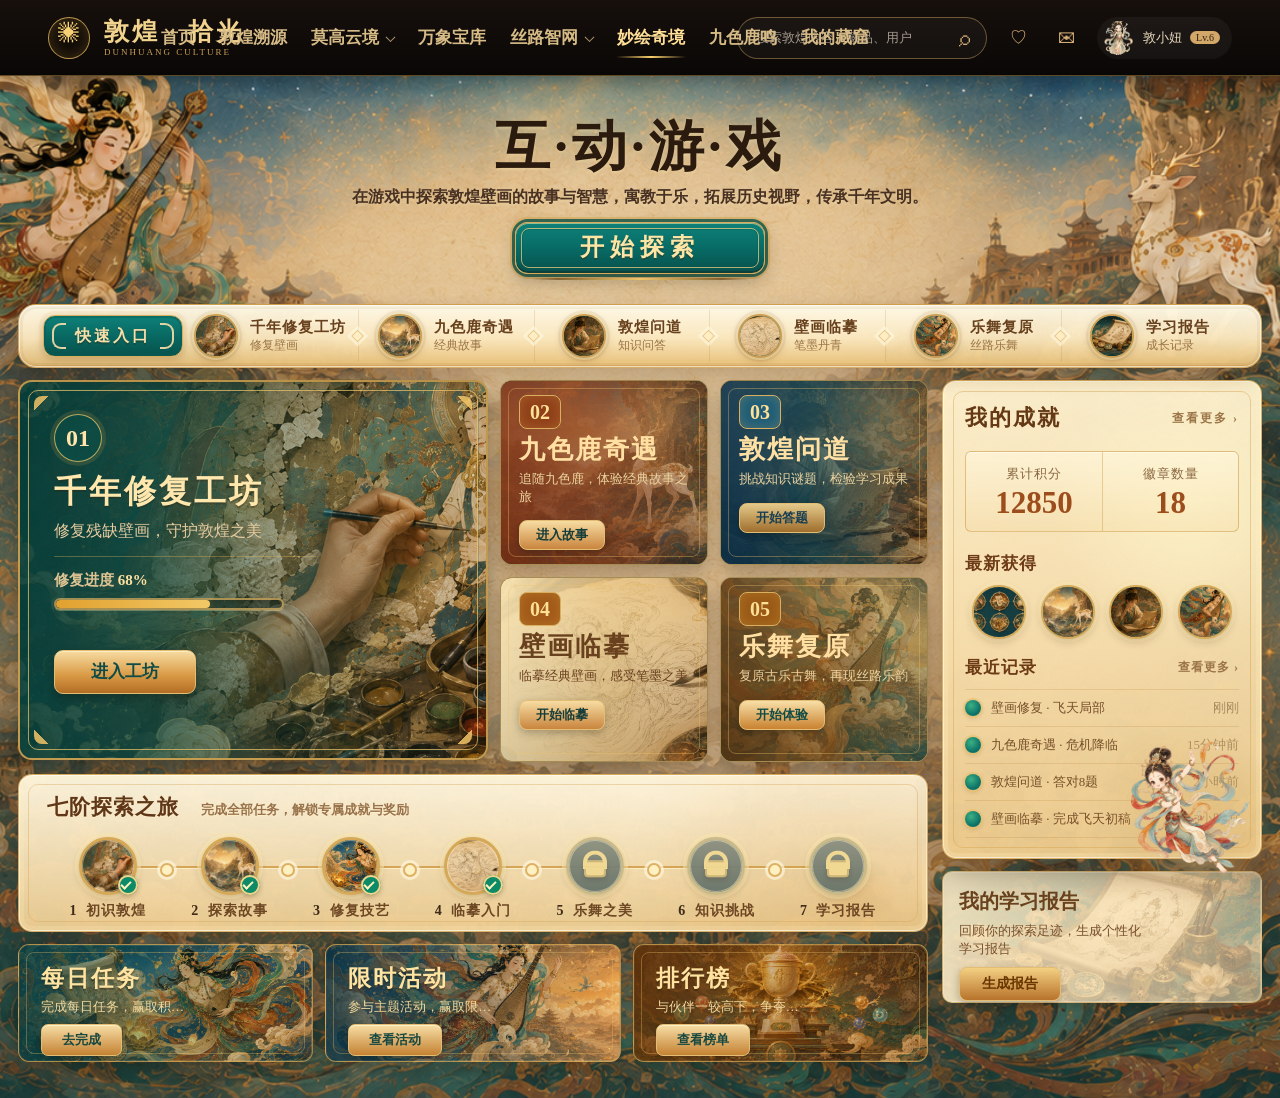
==== dunhuang_frontend/dunhuang_frontend/pages/game.html @ d0263dbf "首次提交" ====
<!DOCTYPE html>
<html lang="zh-CN">
<head>
  <meta charset="UTF-8" />
  <meta name="viewport" content="width=device-width, initial-scale=1.0" />
  <title>互动游戏</title>
  <link rel="stylesheet" href="../assets/css/style.css" />
 <link rel="stylesheet" href="../assets/css/ai-assistant.css" />
</head>
<body>
  <main class="page-shell">
    <header class="topbar">
      <div class="brand">
        <div class="logo-mark">光</div>
        <div>
          <div class="brand-cn">敦煌 · 拾光</div>
          <div class="brand-en">DUNHUANG CULTURE</div>
        </div>
      </div>
      <nav class="nav">
        <a href="../welcome.html?view=home">首页</a>
        <a href="./community.html">敦煌溯源</a>
        <span class="nav-item has-dropdown">
          <a href="./mogao1.html">莫高云境</a>
          <span class="nav-dropdown">
            <a href="./mogao1.html">云游洞窟</a>
            <a href="./mogao2.html">洞窟筛选</a>
          </span>
        </span>
        <a href="./treasure.html">万象宝库</a>
        <span class="nav-item has-dropdown">
          <a href="./knowledge1.html">丝路智网</a>
          <span class="nav-dropdown">
            <a href="./knowledge1.html">知识图谱</a>
            <a href="./knowledge2.html">智能检索</a>
          </span>
        </span>
        <a class="active" href="./game.html">妙绘奇境</a>
        <a href="./origin.html">九色鹿鸣</a>
        <a href="./profile.html">我的藏窟</a>
      </nav>
      <div class="top-actions">
        <div class="search">
          <input type="text" placeholder="搜索敦煌内容、藏品、用户" />
          <span>⌕</span>
        </div>
        <a class="user-mini" href="./profile.html" aria-label="进入我的藏窟">
          <img src="../assets/images/profile/lingxi-main.png" alt="用户头像">
          <span>敦小妞</span>
          <em>Lv.6</em>
        </a>
        <button class="round-btn" aria-label="搜索">⌕</button>
        <button class="round-btn" aria-label="通知">♢</button>
        <div class="avatar">拾</div>
        <span>敦小姐<br><em>Lv.6</em></span>
      </div>
    </header>

    <section class="hero">
      <div class="hero-shade"></div>
      <div class="hero-content">
        <h1>互·动·游·戏</h1>
        <p>在游戏中探索敦煌壁画的故事与智慧，寓教于乐，拓展历史视野，传承千年文明。</p>
        <button class="primary-cta">开始探索</button>
      </div>
    </section>

    <section class="quick-strip panel">
      <div class="quick-title">快速入口</div>
      <div class="quick-item"><span class="coin"><img src="../assets/images/game/module-restoration.png" alt=""></span><div><b>千年修复工坊</b><small>修复壁画</small></div></div>
      <div class="quick-item"><span class="coin"><img src="../assets/images/game/module-deer.png" alt=""></span><div><b>九色鹿奇遇</b><small>经典故事</small></div></div>
      <div class="quick-item"><span class="coin"><img src="../assets/images/game/module-quiz.png" alt=""></span><div><b>敦煌问道</b><small>知识问答</small></div></div>
      <div class="quick-item"><span class="coin"><img src="../assets/images/game/module-copy.png" alt=""></span><div><b>壁画临摹</b><small>笔墨丹青</small></div></div>
      <div class="quick-item"><span class="coin"><img src="../assets/images/game/module-music.png" alt=""></span><div><b>乐舞复原</b><small>丝路乐舞</small></div></div>
      <div class="quick-item"><span class="coin"><img src="../assets/images/game/module-report.png" alt=""></span><div><b>学习报告</b><small>成长记录</small></div></div>
    </section>

    <section class="content-grid">
      <div class="left-main">
        <article class="module-card big restoration" data-module="修复工坊">
          <div class="card-bg"><img src="../assets/images/game/module-restoration.png" alt="千年修复工坊"></div>
          <div class="card-overlay"></div>
          <div class="card-body">
            <div class="num">01</div>
            <h2>千年修复工坊</h2>
            <p class="subtitle">修复残缺壁画，守护敦煌之美</p>
            <div class="repair-progress">
              <span>修复进度 <strong>68%</strong></span>
              <i></i>
            </div>
            <button class="card-btn">进入工坊</button>
          </div>
        </article>

        <div class="middle-cards">
          <article class="module-card deer">
            <div class="card-bg"><img src="../assets/images/game/module-deer.png" alt="九色鹿奇遇"></div>
            <div class="card-overlay warm"></div>
            <div class="card-body compact">
              <div class="num small">02</div>
              <h2>九色鹿奇遇</h2>
              <p>追随九色鹿，体验经典故事之旅</p>
              <div class="story-points"></div>
              <button class="mini-btn">进入故事</button>
            </div>
          </article>

          <article class="module-card quiz">
            <div class="card-bg"><img src="../assets/images/game/module-quiz.png" alt="敦煌问道"></div>
            <div class="card-overlay teal"></div>
            <div class="card-body compact">
              <div class="num small">03</div>
              <h2>敦煌问道</h2>
              <p>挑战知识谜题，检验学习成果</p>
              <button class="mini-btn">开始答题</button>
            </div>
          </article>

          <article class="module-card copy">
            <div class="card-bg"><img src="../assets/images/game/module-copy.png" alt="壁画临摹"></div>
            <div class="card-overlay light"></div>
            <div class="card-body compact dark-text">
              <div class="num small">04</div>
              <h2>壁画临摹</h2>
              <p>临摹经典壁画，感受笔墨之美</p>
              <button class="mini-btn">开始临摹</button>
            </div>
          </article>

          <article class="module-card music">
            <div class="card-bg"><img src="../assets/images/game/module-music.png" alt="乐舞复原"></div>
            <div class="card-overlay teal"></div>
            <div class="card-body compact">
              <div class="num small">05</div>
              <h2>乐舞复原</h2>
              <p>复原古乐古舞，再现丝路乐韵</p>
              <button class="mini-btn">开始体验</button>
            </div>
          </article>
        </div>

        <section class="journey panel">
          <div class="journey-title">七阶探索之旅 <span>完成全部任务，解锁专属成就与奖励</span></div>
          <div class="steps">
            <div class="step done"><span>1</span><b>初识敦煌</b></div>
            <div class="step done"><span>2</span><b>探索故事</b></div>
            <div class="step done"><span>3</span><b>修复技艺</b></div>
            <div class="step done"><span>4</span><b>临摹入门</b></div>
            <div class="step locked"><span>5</span><b>乐舞之美</b></div>
            <div class="step locked"><span>6</span><b>知识挑战</b></div>
            <div class="step locked"><span>7</span><b>学习报告</b></div>
          </div>
        </section>

        <section class="bottom-row">
          <div class="small-banner panel daily">
            <div><h3>每日任务</h3><p>完成每日任务，赢取积分与奖励</p><button>去完成</button></div>
          </div>
          <div class="small-banner panel event">
            <div><h3>限时活动</h3><p>参与主题活动，赢取限定徽章</p><button>查看活动</button></div>
          </div>
          <div class="small-banner panel rank">
            <div><h3>排行榜</h3><p>与伙伴一较高下，争夺荣誉排名</p><button>查看榜单</button></div>
          </div>
        </section>
      </div>

      <aside class="right-sidebar">
        <section class="side-card panel achievements">
          <div class="side-title">我的成就 <a>查看更多 ›</a></div>
          <div class="score-grid"><div><span>累计积分</span><b>12850</b></div><div><span>徽章数量</span><b>18</b></div></div>
          <h4>最新获得</h4>
          <div class="badges">
            <span><img src="../assets/images/game/badges.png" alt="徽章"></span>
            <span><img src="../assets/images/game/module-deer.png" alt="徽章"></span>
            <span><img src="../assets/images/game/module-quiz.png" alt="徽章"></span>
            <span><img src="../assets/images/game/module-music.png" alt="徽章"></span>
          </div>
          <h4>最近记录 <a>查看更多 ›</a></h4>
          <ul class="record-list">
            <li><span>壁画修复 · 飞天局部</span><em>刚刚</em></li>
            <li><span>九色鹿奇遇 · 危机降临</span><em>15分钟前</em></li>
            <li><span>敦煌问道 · 答对8题</span><em>2小时前</em></li>
            <li><span>壁画临摹 · 完成飞天初稿</span><em>3小时前</em></li>
          </ul>
        </section>

        <section class="side-card panel report">
          <h3>我的学习报告</h3>
          <p>回顾你的探索足迹，生成个性化学习报告</p>
          <button>生成报告</button>
        </section>
      </aside>
    </section>
  </main>
  <script src="../assets/js/main.js"></script>
  <script src="../assets/js/ai-assistant.js"></script>
</body>
</html>
---- dunhuang_frontend/dunhuang_frontend/assets/css/style.css ----
*{box-sizing:border-box}
html,body{margin:0;min-height:100%;font-family:"STKaiti","KaiTi","Songti SC","Microsoft YaHei",serif;color:#f6dfb5;background:#102726 url('../images/game/bg-main.png') center top/cover no-repeat}
body{overflow-x:hidden}
.page-shell{width:100%;min-height:100vh;background:linear-gradient(rgba(3,12,13,.03),rgba(3,12,13,.12));padding-bottom:18px}
.topbar{height:56px;background:linear-gradient(180deg,#17100c,#090706);display:flex;align-items:center;padding:0 clamp(22px,3vw,48px);border-bottom:1px solid rgba(214,165,76,.38);position:relative;z-index:5;box-shadow:0 5px 18px rgba(0,0,0,.32)}
.brand{width:245px;display:flex;align-items:center;gap:12px;min-width:0}
.logo-mark{width:40px;height:40px;border:2px solid #d9ae5b;border-radius:50%;display:grid;place-items:center;color:#f7cf75;font-size:20px;box-shadow:0 0 18px rgba(220,159,64,.25) inset;flex:0 0 auto}
.brand-cn{font-size:22px;letter-spacing:3px;font-weight:800;color:#f2d38e;line-height:1;white-space:nowrap}
.brand-en{font-size:9px;letter-spacing:2px;color:#c99f58;margin-top:4px;white-space:nowrap}
.nav{flex:1;display:flex;justify-content:center;gap:clamp(16px,2.1vw,38px);height:100%;align-items:center;min-width:0}
.nav a{position:relative;color:#d6bb86;text-decoration:none;font-size:16px;letter-spacing:2px;font-weight:700;white-space:nowrap}
.nav a.active{color:#ffe096}
.nav a.active::after{content:"";position:absolute;left:50%;bottom:-19px;transform:translateX(-50%);width:70px;height:2px;background:linear-gradient(90deg,transparent,#f9cf6c,transparent);box-shadow:0 0 12px #d69631}
.nav a.active::before{content:"";position:absolute;left:50%;bottom:-26px;width:9px;height:9px;border:1px solid #efc96f;background:#d69a3d;transform:translateX(-50%) rotate(45deg);box-shadow:0 0 10px rgba(214,150,49,.55)}
.nav-item{position:relative;display:inline-flex;align-items:center;height:100%}
.nav-item.has-dropdown>a{padding-right:14px}
.nav-item.has-dropdown::after{content:"";position:absolute;right:0;top:50%;width:6px;height:6px;border-right:1px solid currentColor;border-bottom:1px solid currentColor;color:#d6bb86;transform:translateY(-62%) rotate(45deg);opacity:.78;transition:transform .22s ease,color .22s ease}
.nav-item.has-dropdown:hover::after,.nav-item.has-dropdown:focus-within::after{color:#ffe096;transform:translateY(-36%) rotate(225deg)}
.nav-dropdown{position:absolute;left:50%;top:calc(100% - 6px);z-index:80;width:168px;padding:8px;display:grid;gap:2px;background:linear-gradient(180deg,rgba(27,19,12,.98),rgba(10,7,5,.98));border:1px solid rgba(214,165,76,.62);border-radius:10px;box-shadow:0 16px 28px rgba(0,0,0,.35),0 0 0 1px rgba(255,224,150,.12) inset;opacity:0;visibility:hidden;transform:translate(-50%,8px);transition:opacity .2s ease,visibility .2s ease,transform .2s ease}
.nav-dropdown::before{content:"";position:absolute;left:50%;top:-6px;width:10px;height:10px;background:#1b130c;border-left:1px solid rgba(214,165,76,.62);border-top:1px solid rgba(214,165,76,.62);transform:translateX(-50%) rotate(45deg)}
.has-dropdown:hover .nav-dropdown,.has-dropdown:focus-within .nav-dropdown{opacity:1;visibility:visible;transform:translate(-50%,0)}
.nav .nav-dropdown a{height:38px;padding:0 12px;display:flex;align-items:center;justify-content:center;border-radius:7px;color:#d6bb86;font-size:14px;letter-spacing:1px}
.nav .nav-dropdown a::before,.nav .nav-dropdown a::after{display:none}
.nav .nav-dropdown a:hover,.nav .nav-dropdown a:focus-visible{color:#ffe096;background:rgba(214,165,76,.16)}
.user-tools{width:230px;display:flex;justify-content:flex-end;align-items:center;gap:12px;color:#eed499;font-size:13px;min-width:0}
.round-btn{width:36px;height:36px;border-radius:50%;border:1px solid rgba(230,184,93,.45);background:#100c08;color:#f4d68a;font-size:20px;line-height:1;cursor:pointer}
.avatar{width:40px;height:40px;border-radius:50%;border:2px solid #dfb15f;background:#ead3aa;color:#8a481d;display:grid;place-items:center;font-weight:900;flex:0 0 auto}
.user-tools em{font-style:normal;color:#f7c963;font-size:12px}
.topbar{height:76px;padding:0 48px;background:linear-gradient(180deg,#17100c,#090706);border-bottom:1px solid rgba(214,165,76,.38);backdrop-filter:blur(14px);box-shadow:0 5px 18px rgba(0,0,0,.32);position:sticky;top:0;z-index:20}
.brand{width:auto;min-width:220px;gap:14px}
.logo-mark{width:42px;height:42px;border:1px solid rgba(217,174,91,.86);border-radius:50%;color:#f7cf75;background:rgba(12,9,6,.72);font-size:0;box-shadow:0 0 18px rgba(220,159,64,.25) inset}
.logo-mark::before{content:"✺";font-size:22px}
.brand-cn{font-size:25px;letter-spacing:3px;font-weight:800;color:#f2d38e;line-height:1.1}
.brand-en{font-size:9px;color:#c99f58;letter-spacing:2px;margin-top:2px}
.nav{height:76px;gap:36px;color:#d6bb86}
.nav a{padding:28px 0;color:#d6bb86;font-size:17px;letter-spacing:0;font-weight:700}
.nav a.active{color:#ffe096}
.nav a::after{content:"";position:absolute;left:50%;bottom:19px;width:0;height:2px;background:linear-gradient(90deg,transparent,#f9cf6c,transparent);transform:translateX(-50%);transition:.25s;box-shadow:none}
.nav a:hover::after{width:80%}
.nav a.active::after{bottom:19px;width:70px;height:2px;background:linear-gradient(90deg,transparent,#f9cf6c,transparent);box-shadow:none}
.nav a.active::before{display:none}
.nav-item.has-dropdown>a{padding-right:15px}
.nav-item.has-dropdown::after{right:0;color:#d6bb86;border-right:1px solid currentColor;border-bottom:1px solid currentColor}
.nav-item.has-dropdown:hover::after,.nav-item.has-dropdown:focus-within::after{color:#ffe096}
.nav-dropdown{top:calc(100% - 7px);background:linear-gradient(180deg,rgba(27,19,12,.98),rgba(10,7,5,.98));border:1px solid rgba(214,165,76,.62);border-radius:8px;box-shadow:0 16px 28px rgba(0,0,0,.35),0 0 0 1px rgba(255,224,150,.12) inset}
.nav-dropdown::before{background:#1b130c;border-left:1px solid rgba(214,165,76,.62);border-top:1px solid rgba(214,165,76,.62)}
.nav .nav-dropdown a{height:38px;color:#d6bb86;font-size:16px;border-radius:6px}
.nav .nav-dropdown a:hover,.nav .nav-dropdown a:focus-visible{color:#ffe096;background:rgba(214,165,76,.16)}
.top-actions{width:auto;display:flex;align-items:center;gap:14px}
.top-actions .search{order:1;width:250px;height:42px;border:1px solid rgba(212,169,103,.45);background:rgba(255,255,255,.035);border-radius:999px;display:flex;align-items:center;padding:0 16px;color:#d5ad76}
.top-actions .search input{flex:1;min-width:0;border:0;outline:0;background:transparent;font-size:13px;color:#f7ead7}
.top-actions .search input::placeholder{color:rgba(247,234,215,.62)}
.top-actions .search span{font-size:22px}
.top-actions .round-btn{order:2;width:34px;height:34px;border:0;border-radius:50%;background:transparent;color:#d5ad76;font-size:0}
.top-actions .round-btn::before{font-size:17px;line-height:1}
.top-actions .round-btn:nth-of-type(1)::before{content:"♡"}
.top-actions .round-btn:nth-of-type(2)::before{content:"✉"}
.top-actions .round-btn:hover{background:rgba(214,165,76,.14)}
.top-actions .user-mini{order:3;height:42px;padding:4px 12px 4px 4px;display:flex;align-items:center;gap:8px;border-radius:999px;background:rgba(255,255,255,.045);color:#ead9bd;text-decoration:none}
.top-actions .user-mini img{width:34px;height:34px;border-radius:50%;object-fit:cover}
.top-actions .user-mini span{font-size:13px}
.top-actions .user-mini em{font-style:normal;font-size:10px;color:#2d2115;background:#d2a768;border-radius:999px;padding:1px 6px}
.top-actions>.avatar,.top-actions>span{display:none}
.hero{height:238px;background:transparent;position:relative;display:flex;align-items:center;justify-content:center;text-align:center;overflow:hidden}
.hero::after{display:none}
.hero-content{position:relative;z-index:1;margin-top:2px;text-shadow:0 2px 3px rgba(250,232,175,.35);padding:0 20px}
.hero h1{margin:0;color:#2b1b0e;font-size:clamp(46px,4.3vw,68px);letter-spacing:4px;font-weight:900;line-height:1.05;white-space:nowrap}
.hero p{margin:10px auto 14px;color:#483123;font-size:16px;font-weight:700;max-width:760px;line-height:1.45}
.primary-cta{position:relative;height:52px;min-width:250px;padding:0 58px 2px;border-radius:13px;border:1px solid #d8aa55;background:linear-gradient(180deg,#0e8179 0%,#086c66 48%,#07504c 100%);color:#ffe5a5;font-size:24px;font-family:inherit;font-weight:900;letter-spacing:6px;box-shadow:0 8px 18px rgba(35,31,16,.28),0 0 0 3px rgba(7,82,77,.78),0 0 0 5px rgba(216,170,85,.55),inset 0 1px 0 rgba(255,239,176,.55),inset 0 -2px 0 rgba(18,55,45,.65);cursor:pointer;text-shadow:0 2px 0 rgba(67,37,10,.32)}
.primary-cta::before{content:"";position:absolute;inset:5px;border:1px solid rgba(244,210,126,.72);border-radius:8px;pointer-events:none;box-shadow:inset 0 0 0 1px rgba(5,83,78,.35)}
.primary-cta::after{content:"";position:absolute;left:16px;right:16px;bottom:-7px;height:2px;background:linear-gradient(90deg,transparent,rgba(108,70,19,.7) 12%,#f0c66b 50%,rgba(108,70,19,.7) 88%,transparent);pointer-events:none}
.primary-cta span{display:inline-grid;place-items:center;width:18px;height:18px;margin-left:12px;border:1px solid rgba(114,82,28,.38);border-radius:3px;background:linear-gradient(135deg,#fff0bd,#e2b960);color:#0a6963;font-size:10px;letter-spacing:0;line-height:1;transform:rotate(45deg) translateY(-1px);box-shadow:0 1px 0 rgba(255,248,210,.75) inset,0 1px 4px rgba(47,24,4,.28);text-shadow:none}
.primary-cta span::before{content:"";width:6px;height:6px;border-radius:50%;background:#0b6d67;display:block}
.panel{border:1px solid rgba(218,175,96,.65);background:linear-gradient(180deg,rgba(255,239,203,.94),rgba(243,214,159,.91));box-shadow:0 5px 18px rgba(36,18,3,.28),0 0 0 1px rgba(255,255,255,.26) inset}
.quick-strip{width:min(1560px,calc(100% - 92px));margin:-10px auto 12px;height:64px;border-radius:18px;display:flex;align-items:center;padding:0 24px;position:relative;z-index:3;isolation:isolate;color:#7b4c23;background:linear-gradient(180deg,rgba(255,250,233,.97) 0%,rgba(250,231,190,.96) 54%,rgba(231,190,116,.95) 100%);border:1px solid rgba(202,150,64,.76);box-shadow:0 8px 20px rgba(45,24,4,.22),0 0 0 1px rgba(255,255,255,.58) inset,0 0 0 4px rgba(97,54,13,.06) inset,inset 0 2px 0 rgba(255,252,235,.9),inset 0 -2px 0 rgba(176,112,39,.18)}
.quick-strip::before,.quick-strip::after{display:none}
.quick-title{position:relative;width:140px;height:42px;border-radius:12px;display:grid;place-items:center;background:linear-gradient(180deg,#0e8179 0%,#086861 52%,#07524d 100%);border:1px solid #d8ae5c;color:#f8dfaa;font-size:16px;font-weight:900;letter-spacing:3px;flex:0 0 auto;box-shadow:0 0 0 2px rgba(11,92,86,.45) inset,0 0 0 4px rgba(216,174,92,.12),0 3px 8px rgba(82,47,9,.22);text-shadow:0 2px 0 rgba(61,35,7,.3)}
.quick-title::before,.quick-title::after{content:"";position:absolute;top:7px;bottom:7px;width:12px;border-color:#d8ae5c;opacity:.9}
.quick-title::before{left:8px;border-left:2px solid;border-top:2px solid;border-bottom:2px solid;border-radius:9px 0 0 9px}
.quick-title::after{right:8px;border-right:2px solid;border-top:2px solid;border-bottom:2px solid;border-radius:0 9px 9px 0}
.quick-item{flex:1;height:52px;display:flex;align-items:center;gap:12px;justify-content:center;border-right:1px solid rgba(177,119,47,.18);position:relative;min-width:0}
.quick-item::after{content:"";position:absolute;right:-4px;top:50%;width:7px;height:7px;border:1px solid rgba(206,151,61,.45);transform:translateY(-50%) rotate(45deg);background:rgba(255,239,198,.92);box-shadow:0 0 0 3px rgba(255,249,226,.55)}
.quick-item:last-child{border-right:none}
.quick-item:last-child::after{display:none}
.quick-item b{font-size:15px;color:#68411e;display:block;white-space:nowrap;letter-spacing:1px}
.quick-item small{font-size:12px;color:#9a7445;display:block;white-space:nowrap}
.coin{width:44px;height:44px;border-radius:50%;overflow:hidden;border:2px solid #c99d54;background:#0b544e;box-shadow:0 2px 8px rgba(96,55,12,.25),0 0 0 2px rgba(255,239,188,.55),0 0 0 4px rgba(130,77,24,.08);flex:0 0 auto}
.coin img{width:100%;height:100%;object-fit:cover}
.content-grid{width:min(1560px,calc(100% - 92px));margin:0 auto 18px;display:grid;grid-template-columns:minmax(0,1fr) 350px;gap:14px}
.left-main{display:grid;grid-template-columns:560px minmax(0,1fr);gap:12px;align-content:start}
.module-card{position:relative;border-radius:10px;overflow:hidden;border:1px solid rgba(218,175,96,.8);box-shadow:0 6px 20px rgba(7,19,17,.45),0 0 0 1px rgba(255,255,255,.16) inset;background:#132d2f;min-height:0}
.middle-cards .module-card{border-radius:12px;border-color:rgba(218,175,96,.74);box-shadow:0 8px 18px rgba(29,15,4,.28),0 0 0 1px rgba(255,237,176,.24) inset}
.middle-cards .module-card::before{content:"";position:absolute;inset:7px;border:1px solid rgba(238,194,104,.36);border-radius:8px;pointer-events:none;z-index:3}
.middle-cards .module-card::after{content:"";position:absolute;inset:0;background:radial-gradient(circle at 82% 18%,rgba(255,222,141,.2),transparent 28%),linear-gradient(180deg,rgba(255,244,200,.08),rgba(0,0,0,.12));pointer-events:none;z-index:1}
.module-card.big{height:380px}
.module-card.big.restoration{border:2px solid rgba(216,169,83,.9);border-radius:14px;box-shadow:0 10px 24px rgba(7,19,17,.42),0 0 0 1px rgba(255,238,177,.38) inset,inset 0 0 0 5px rgba(6,79,74,.18)}
.module-card.big.restoration::before{content:"";position:absolute;inset:8px;border:1px solid rgba(239,195,105,.72);border-radius:10px;pointer-events:none;z-index:3;box-shadow:0 0 0 1px rgba(18,91,84,.22)}
.module-card.big.restoration::after{content:"";position:absolute;inset:14px;border-radius:8px;pointer-events:none;z-index:3;background:linear-gradient(135deg,rgba(241,196,103,.85) 0 10px,transparent 10px) left top/32px 32px no-repeat,linear-gradient(225deg,rgba(241,196,103,.85) 0 10px,transparent 10px) right top/32px 32px no-repeat,linear-gradient(45deg,rgba(241,196,103,.85) 0 10px,transparent 10px) left bottom/32px 32px no-repeat,linear-gradient(315deg,rgba(241,196,103,.85) 0 10px,transparent 10px) right bottom/32px 32px no-repeat}
.card-bg,.card-bg img{position:absolute;inset:0;width:100%;height:100%}
.card-bg img{object-fit:cover}
.card-overlay{position:absolute;inset:0;background:linear-gradient(90deg,rgba(7,57,54,.88) 0%,rgba(7,57,54,.74) 35%,rgba(7,57,54,.28) 72%,rgba(0,0,0,.05) 100%)}
.restoration .card-overlay{background:linear-gradient(90deg,rgba(5,62,58,.9) 0%,rgba(6,71,66,.74) 28%,rgba(9,63,59,.34) 56%,rgba(13,38,30,.08) 100%)}
.card-overlay.warm{background:linear-gradient(90deg,rgba(133,52,22,.92),rgba(138,59,26,.72),rgba(64,27,15,.26))}
.card-overlay.teal{background:linear-gradient(90deg,rgba(7,68,66,.93),rgba(6,72,73,.68),rgba(21,26,22,.18))}
.card-overlay.light{background:linear-gradient(90deg,rgba(244,223,178,.86),rgba(235,205,151,.72),rgba(170,112,56,.08))}
.quiz .card-overlay{background:linear-gradient(90deg,rgba(12,53,82,.94) 0%,rgba(17,73,91,.76) 45%,rgba(43,52,65,.22) 100%)}
.music .card-overlay{background:linear-gradient(90deg,rgba(93,57,18,.88) 0%,rgba(129,87,31,.62) 42%,rgba(18,85,82,.3) 100%)}
.copy .card-overlay{background:linear-gradient(90deg,rgba(252,232,184,.92),rgba(236,202,139,.74),rgba(139,84,35,.12))}
.card-body{position:relative;z-index:2;padding:22px;color:#ffe0a2}
.middle-cards .card-body{z-index:4}
.restoration .card-body{padding:32px 34px;z-index:4;width:48%;min-width:330px}
.num{font-size:25px;color:#ffe096;border:1px solid #d8af61;width:50px;height:38px;display:grid;place-items:center;background:#075a55;border-radius:8px;box-shadow:0 0 12px rgba(226,183,86,.25) inset;font-weight:900}
.restoration .num{width:48px;height:48px;border-radius:50%;background:rgba(9,87,80,.38);border:1px solid rgba(229,190,99,.82);font-size:24px;color:#ffe5a9;box-shadow:0 0 0 2px rgba(7,78,72,.5) inset,0 0 0 4px rgba(225,176,78,.14)}
.num.small{font-size:20px;width:42px;height:34px;background:#904019}
.quiz .num.small{background:#1f5d78}
.music .num.small{background:#9a5a16}
.copy .num.small{background:#a25a18}
.card-body h2{margin:7px 0 2px;font-size:32px;letter-spacing:2px}
.restoration .card-body h2{font-size:32px;margin:8px 0 6px;color:#ffe7ad;text-shadow:0 2px 0 rgba(49,31,7,.28);letter-spacing:3px}
.card-body .subtitle,.card-body p{margin:0 0 12px;color:#ecd39e;font-size:15px;line-height:1.35}
.restoration .subtitle{font-size:16px;color:#e8cca0;border-bottom:1px solid rgba(227,182,91,.35);padding-bottom:14px;margin-bottom:14px}
.card-body ul{list-style:none;margin:0 0 16px;padding:0;display:grid;gap:6px}
.card-body li{font-size:14px;color:#efd9a8}
.card-body li::before{content:"";display:inline-block;width:6px;height:6px;border-radius:50%;background:#e3bd62;margin-right:8px;vertical-align:middle}
.repair-progress{width:230px;margin:0 0 40px;color:#dec392;font-size:15px;font-weight:700}
.repair-progress span{display:block;margin-bottom:8px}
.repair-progress strong{color:#ffe2a0}
.repair-progress i{display:block;height:12px;border-radius:999px;border:2px solid rgba(218,175,96,.72);background:rgba(21,45,37,.48);box-shadow:0 2px 5px rgba(24,12,3,.3) inset,0 1px 0 rgba(255,238,177,.32);overflow:hidden}
.repair-progress i::before{content:"";display:block;width:68%;height:100%;border-radius:999px;background:linear-gradient(90deg,#e1a12f,#f2c866);box-shadow:0 0 10px rgba(242,194,82,.35)}
.card-btn,.mini-btn,.bottom-row button,.report button{border:1px solid #e2bd73;background:linear-gradient(180deg,#f3d083,#b8732b);color:#173d39;border-radius:8px;padding:8px 24px;font-family:inherit;font-weight:900;font-size:16px;box-shadow:0 3px 8px rgba(0,0,0,.25);cursor:pointer}
.restoration .card-btn{min-width:142px;height:44px;border-radius:9px;background:linear-gradient(180deg,#f7dca2,#d99a45 58%,#b36d25);color:#104c47;font-size:17px;box-shadow:0 4px 10px rgba(23,11,2,.28),inset 0 1px 0 rgba(255,245,206,.7)}
.middle-cards{display:grid;grid-template-columns:1fr 1fr;gap:12px}
.middle-cards .module-card{height:185px}
.card-body.compact{padding:14px 18px}
.compact h2{font-size:26px;margin:3px 0}
.compact p{font-size:13px;margin-bottom:8px}
.story-points{display:flex;gap:6px;flex-wrap:wrap}
.story-points span{font-size:11px;background:rgba(249,215,143,.2);border:1px solid rgba(235,193,100,.55);border-radius:20px;padding:4px 7px;color:#ffe1a4}
.question{font-size:12px;color:#f4d18a;background:rgba(0,0,0,.24);border:1px solid rgba(238,194,104,.18);border-radius:6px;padding:4px 7px;margin-bottom:4px}
.answers{display:grid;grid-template-columns:1fr 1fr;gap:4px}
.answers span{font-size:11px;background:rgba(255,234,183,.14);border-radius:5px;padding:3px 6px;color:#f7deb0;overflow:hidden;text-overflow:ellipsis;white-space:nowrap}
.dark-text h2,.dark-text p{color:#6a411e}
.mini-btn{padding:5px 16px;font-size:13px;margin-top:7px;background:linear-gradient(180deg,#f7dca2,#c9853e)}
.quiz .mini-btn{background:linear-gradient(180deg,#e4c98a,#9f6e2d);color:#173f51}
.music .mini-btn{background:linear-gradient(180deg,#f8dfa7,#c98230);color:#124c45}
.journey{grid-column:1/3;height:158px;border-radius:14px;padding:18px 28px 18px;color:#6b421e;position:relative;overflow:hidden;background:radial-gradient(circle at 92% 82%,rgba(211,148,63,.18),transparent 28%),linear-gradient(180deg,rgba(255,247,224,.96),rgba(240,207,147,.94));border:1px solid rgba(211,160,76,.78);box-shadow:0 9px 22px rgba(48,24,4,.24),0 0 0 1px rgba(255,255,255,.55) inset,inset 0 0 0 5px rgba(255,239,191,.2)}
.journey::before{content:"";position:absolute;inset:9px;border:1px solid rgba(211,158,73,.36);border-radius:10px;pointer-events:none}
.journey::after{content:"";position:absolute;right:18px;bottom:10px;width:104px;height:54px;border-radius:50%;background:radial-gradient(circle,rgba(194,126,45,.12),transparent 70%);pointer-events:none}
.journey-title{position:relative;z-index:2;font-size:21px;font-weight:900;margin-bottom:12px;color:#5f3617;letter-spacing:1px;text-shadow:0 1px 0 rgba(255,240,200,.8)}
.journey-title span{font-size:13px;font-weight:600;color:#98724c;margin-left:16px;letter-spacing:0}
.steps{position:relative;z-index:2;display:flex;align-items:flex-start;gap:0;counter-reset:journey-step;padding-top:4px}
.steps::before{content:"";position:absolute;left:6.5%;right:6.5%;top:33px;height:2px;background:linear-gradient(90deg,transparent,rgba(203,145,55,.72) 5%,rgba(203,145,55,.72) 95%,transparent);box-shadow:0 1px 0 rgba(255,243,203,.75)}
.step{flex:1;position:relative;text-align:center;color:#75502c;min-width:0;counter-increment:journey-step}
.step:not(:last-child)::after{content:"";position:absolute;top:26px;right:-5px;width:10px;height:10px;border-radius:50%;border:2px solid rgba(209,151,61,.72);background:#fff0c2;box-shadow:0 0 0 3px rgba(255,247,220,.7)}
.step span{position:relative;width:58px;height:58px;border-radius:50%;display:grid;place-items:center;margin:0 auto 7px;color:transparent;background-color:#0d6861;background-size:cover;background-position:center;border:3px solid #d6a958;box-shadow:0 3px 8px rgba(78,42,8,.24),0 0 0 4px rgba(255,237,180,.55),inset 0 0 0 1px rgba(255,249,217,.42);overflow:visible}
.step:nth-child(1) span{background-image:url('../images/game/module-restoration.png')}
.step:nth-child(2) span{background-image:url('../images/game/module-deer.png')}
.step:nth-child(3) span{background-image:url('../images/game/activity-scroll.png')}
.step:nth-child(4) span{background-image:url('../images/game/module-copy.png')}
.step:nth-child(5) span{background-image:url('../images/game/module-music.png')}
.step:nth-child(6) span{background-image:url('../images/game/module-quiz.png')}
.step:nth-child(7) span{background-image:url('../images/game/module-report.png')}
.step.done span::after{content:"";position:absolute;right:-4px;bottom:-3px;width:20px;height:20px;border-radius:50%;background:#0d8a68;box-shadow:0 0 0 2px #f2d58c inset,0 2px 5px rgba(56,28,5,.25)}
.step.done span::before{content:"";position:absolute;right:3px;bottom:5px;width:8px;height:4px;border-left:2px solid #fff3bd;border-bottom:2px solid #fff3bd;transform:rotate(-45deg);z-index:2}
.step.locked span{background-image:none;filter:none;opacity:.95;background:linear-gradient(180deg,#8c9080,#667369);border-color:#c8b989}
.step.locked span::after{content:"";position:absolute;left:50%;top:50%;width:22px;height:17px;border-radius:4px;background:#f1d993;box-shadow:0 0 0 2px rgba(92,73,37,.26) inset,0 2px 5px rgba(56,28,5,.22);transform:translate(-50%,-34%)}
.step.locked span::before{content:"";position:absolute;left:50%;top:50%;width:16px;height:15px;border:4px solid #f1d993;border-bottom:0;border-radius:12px 12px 0 0;transform:translate(-50%,-82%);z-index:2}
.steps .step:nth-child(5).locked span{background-image:none;background:linear-gradient(180deg,#8c9080,#667369);filter:none;opacity:.95;border-color:#c8b989}
.steps .step:nth-child(5).locked span::after{content:"";position:absolute;left:50%;top:50%;width:22px;height:17px;border-radius:4px;background:#f1d993;box-shadow:0 0 0 2px rgba(92,73,37,.26) inset,0 2px 5px rgba(56,28,5,.22);transform:translate(-50%,-34%)}
.steps .step:nth-child(5).locked span::before{content:"";position:absolute;left:50%;top:50%;width:16px;height:15px;border:4px solid #f1d993;border-bottom:0;border-radius:12px 12px 0 0;transform:translate(-50%,-82%);z-index:2}
.step b{display:block;font-size:14px;line-height:1.35;white-space:nowrap;color:#6d4723;letter-spacing:1px}
.step b::before{content:counter(journey-step) " ";font-weight:900;color:#3f2b18;margin-right:4px}
.bottom-row{grid-column:1/3;display:grid;grid-template-columns:1fr 1fr 1fr;gap:12px}
.small-banner{height:118px;border-radius:11px;color:#f5dca6;position:relative;overflow:hidden;padding:18px 22px 24px;background-size:cover;background-position:center;border:1px solid rgba(216,169,83,.74);box-shadow:0 7px 18px rgba(24,13,4,.28),0 0 0 1px rgba(255,234,174,.2) inset}
.small-banner::before{content:"";position:absolute;inset:0;background:linear-gradient(90deg,rgba(10,58,58,.78) 0%,rgba(13,70,72,.42) 45%,rgba(30,25,14,.12) 100%)}
.small-banner::after{content:"";position:absolute;inset:7px;border:1px solid rgba(235,190,103,.34);border-radius:8px;pointer-events:none}
.small-banner div{position:relative;z-index:1;width:58%}
.small-banner h3{font-size:23px;margin:0;color:#ffe3a1;letter-spacing:2px;text-shadow:0 2px 0 rgba(42,24,5,.28)}
.small-banner p{font-size:13px;margin:4px 0 8px;color:#f0d79d;white-space:nowrap;overflow:hidden;text-overflow:ellipsis}
.small-banner button{font-size:13px;padding:6px 20px;border-radius:7px;background:linear-gradient(180deg,#f7dda5,#c48233);color:#174841;box-shadow:0 3px 8px rgba(34,16,3,.25),inset 0 1px 0 rgba(255,247,210,.7)}
.daily{background-image:url('../images/game/activity-scroll.png');background-position:center 48%}
.daily::before{background:linear-gradient(90deg,rgba(12,68,68,.74) 0%,rgba(13,80,79,.34) 44%,rgba(69,45,18,.08) 100%)}
.event{background-image:url('../images/game/module-music.png');background-position:center 38%}
.event::before{background:linear-gradient(90deg,rgba(11,57,77,.72) 0%,rgba(20,71,95,.3) 42%,rgba(93,55,17,.08) 100%)}
.rank{background-image:url('../images/game/trophy.png');background-position:center 46%}
.rank::before{background:linear-gradient(90deg,rgba(101,54,12,.75) 0%,rgba(124,73,20,.38) 45%,rgba(33,20,8,.08) 100%)}
.right-sidebar{display:flex;flex-direction:column;gap:12px}
.side-card{border-radius:10px;padding:16px;color:#6a421e}
.achievements{position:relative;overflow:hidden;padding:22px 22px 20px;border-radius:14px;border:1px solid rgba(215,165,78,.82);background:radial-gradient(circle at 78% 26%,rgba(255,245,202,.78),transparent 32%),linear-gradient(180deg,rgba(255,242,207,.96),rgba(239,205,143,.94));box-shadow:0 12px 28px rgba(41,21,4,.3),0 0 0 1px rgba(255,255,255,.55) inset,inset 0 0 0 5px rgba(255,239,191,.26)}
.achievements::before{content:"";position:absolute;inset:10px;border:1px solid rgba(211,158,73,.42);border-radius:10px;pointer-events:none}
.achievements::after{content:"";position:absolute;right:-42px;bottom:-42px;width:160px;height:160px;border-radius:50%;background:radial-gradient(circle,rgba(222,168,73,.16),transparent 62%);pointer-events:none}
.achievements>*{position:relative;z-index:1}
.side-title{display:flex;justify-content:space-between;align-items:center;font-size:22px;font-weight:900;color:#653916;letter-spacing:2px;text-shadow:0 1px 0 rgba(255,239,194,.7)}
.side-title a,.side-card h4 a{font-size:12px;color:#9b7449;font-weight:700;text-decoration:none}
.score-grid{display:grid;grid-template-columns:1fr 1fr;margin:18px 0 20px;border:1px solid rgba(205,152,68,.56);border-radius:6px;background:linear-gradient(180deg,rgba(255,248,222,.62),rgba(244,218,164,.34));box-shadow:inset 0 1px 0 rgba(255,253,236,.72)}
.score-grid div{padding:13px 10px;text-align:center}
.score-grid div+div{border-left:1px solid rgba(205,152,68,.42)}
.score-grid span{display:block;color:#8a6741;font-size:13px;letter-spacing:1px}
.score-grid b{display:block;margin-top:4px;font-size:31px;line-height:1;color:#9c4d1d;text-shadow:0 1px 0 rgba(255,228,174,.75)}
.side-card h4{display:flex;justify-content:space-between;align-items:center;margin:15px 0 10px;font-size:17px;color:#6d3c16;letter-spacing:1px}
.badges{display:grid;grid-template-columns:repeat(4,1fr);justify-items:center;gap:0;margin:4px 0 17px}
.badges span{width:54px;height:54px;border-radius:50%;overflow:hidden;border:2px solid #d6a958;background:#09554f;box-shadow:0 3px 8px rgba(74,39,7,.22),0 0 0 3px rgba(255,238,184,.52),inset 0 0 0 1px rgba(255,245,205,.46)}
.badges img{width:100%;height:100%;object-fit:cover}
.record-list{padding:0;margin:0;list-style:none;border-top:1px solid rgba(164,109,43,.18)}
.record-list li{display:flex;justify-content:space-between;align-items:center;border-bottom:1px solid rgba(164,109,43,.18);padding:9px 0;font-size:13px;color:#77502a;gap:10px}
.record-list li::before{content:"";width:16px;height:16px;border-radius:50%;background:radial-gradient(circle at 38% 34%,#3cb083,#0b7168 65%);box-shadow:0 0 0 2px rgba(231,195,111,.75),0 2px 5px rgba(73,37,7,.2);flex:0 0 auto}
.record-list span{flex:1;overflow:hidden;text-overflow:ellipsis;white-space:nowrap}
.record-list em{font-style:normal;color:#a98b5c;white-space:nowrap}
.report{height:132px;background-image:linear-gradient(90deg,rgba(255,237,199,.9),rgba(255,237,199,.55)),url('../images/game/module-report.png');background-size:cover;background-position:center}
.report h3{font-size:20px;margin:0 0 7px}
.report p{width:68%;font-size:13px;color:#77502c;margin:0 0 10px;line-height:1.35}
.report button{font-size:14px;padding:7px 22px;color:#683600}
.module-card,.quick-item,.small-banner,.step,.badges span,.record-list li,button{transition:transform .22s ease,box-shadow .22s ease,filter .22s ease,background .22s ease,border-color .22s ease}
.module-card,.quick-item,.small-banner,.step,.badges span,.record-list li,.side-title a,.side-card h4 a{cursor:pointer}
.module-card:hover,.module-card.is-hover{transform:translateY(-4px);box-shadow:0 14px 30px rgba(0,0,0,.34),0 0 0 1px rgba(245,209,126,.48) inset;filter:saturate(1.05)}
.module-card:hover .card-bg img,.module-card.is-hover .card-bg img{transform:scale(1.035)}
.card-bg img{transition:transform .45s ease}
.quick-item:hover,.quick-item.is-hover{background:linear-gradient(180deg,rgba(255,248,225,.44),rgba(228,176,83,.16));transform:translateY(-1px)}
.quick-item:hover .coin,.quick-item.is-hover .coin{transform:scale(1.08);box-shadow:0 4px 12px rgba(96,55,12,.3),0 0 0 2px rgba(255,239,188,.72),0 0 0 5px rgba(213,160,65,.16)}
.coin{transition:transform .22s ease,box-shadow .22s ease}
.small-banner:hover,.small-banner.is-hover{transform:translateY(-3px);filter:saturate(1.06) brightness(1.04);box-shadow:0 12px 24px rgba(24,13,4,.32),0 0 0 1px rgba(255,234,174,.28) inset}
.small-banner:hover::after,.small-banner.is-hover::after{border-color:rgba(248,211,126,.58)}
.step:hover,.step.is-hover{transform:translateY(-2px)}
.step:hover span,.step.is-hover span{box-shadow:0 5px 12px rgba(78,42,8,.28),0 0 0 4px rgba(255,237,180,.75),0 0 14px rgba(234,181,79,.32),inset 0 0 0 1px rgba(255,249,217,.5)}
.badges span:hover{transform:translateY(-3px) scale(1.06);box-shadow:0 6px 14px rgba(74,39,7,.28),0 0 0 3px rgba(255,238,184,.7),0 0 16px rgba(218,166,70,.3),inset 0 0 0 1px rgba(255,245,205,.52)}
.record-list li:hover{background:rgba(255,239,190,.28);padding-left:6px;padding-right:6px;border-radius:7px}
.primary-cta:hover,.card-btn:hover,.mini-btn:hover,.bottom-row button:hover,.report button:hover,.round-btn:hover{filter:brightness(1.08);transform:translateY(-1px)}
.primary-cta:active,.card-btn:active,.mini-btn:active,.bottom-row button:active,.report button:active,.round-btn:active{transform:translateY(1px) scale(.98)}
.fx-focus:focus-visible{outline:2px solid rgba(255,222,132,.95);outline-offset:3px;box-shadow:0 0 0 5px rgba(10,97,89,.22)}
.fx-clickable{position:relative}
.fx-ripple{position:absolute;border-radius:50%;background:rgba(255,238,172,.32);transform:scale(0);animation:ripple-pop .38s ease-out;pointer-events:none;z-index:8}
@keyframes ripple-pop{to{transform:scale(1.8);opacity:0}}
@media(prefers-reduced-motion:reduce){
  .module-card,.quick-item,.small-banner,.step,.badges span,.record-list li,button,.card-bg img,.coin{transition:none}
  .fx-ripple{display:none}
}
@media(max-width:1400px){
  .quick-strip,.content-grid{width:calc(100% - 36px)}
  .content-grid{grid-template-columns:minmax(0,1fr) 320px}
  .left-main{grid-template-columns:470px minmax(0,1fr)}
  .nav{gap:24px}
  .brand,.user-tools{width:245px}
}
@media(max-width:1100px){
  .topbar{height:auto;min-height:56px;flex-wrap:wrap;padding:10px 18px;gap:10px}
  .brand,.user-tools{width:auto;flex:1}
  .nav{order:3;width:100%;overflow:auto;justify-content:flex-start;padding:6px 0}
  .content-grid{grid-template-columns:1fr}
  .right-sidebar{display:grid;grid-template-columns:1fr 1fr}
  .left-main{grid-template-columns:1fr}
  .journey,.bottom-row{grid-column:auto}
  .quick-strip{overflow-x:auto;width:calc(100% - 24px)}
  .quick-item{min-width:150px}
  .hero h1{font-size:48px}
}
@media(max-width:760px){
  .hero{height:220px}
  .hero h1{font-size:40px;white-space:normal}
  .primary-cta{font-size:20px;height:44px;padding:0 32px}
  .middle-cards,.bottom-row,.right-sidebar{grid-template-columns:1fr}
  .journey{height:auto}
  .steps{overflow:auto;padding-bottom:4px}
  .step{min-width:94px}
}
---- dunhuang_frontend/dunhuang_frontend/assets/css/ai-assistant.css ----
/* AI assistant */
.ai-float {
  position: fixed;
  right: 26px;
  bottom: 24px;
  z-index: 120;
  width: 138px;
  height: 138px;
  display: grid;
  place-items: center;
  padding: 0;
  border: 0;
  color: #fff3c8;
  background: transparent;
  cursor: pointer;
  filter: drop-shadow(0 0 18px rgba(246, 218, 149, 0.48)) drop-shadow(0 12px 18px rgba(150, 101, 48, 0.22));
  font-family: "Noto Serif SC", "STSong", "Songti SC", "Microsoft YaHei", serif;
  transform-origin: 42% 58%;
  transition: transform 0.3s ease, filter 0.3s ease;
}

.ai-float::before,
.ai-float::after {
  display: none !important;
}

.ai-float img {
  width: 100%;
  height: 100%;
  object-fit: contain;
  display: block;
  position: relative;
  z-index: 1;
}

.ai-float:hover,
.ai-float:focus-visible {
  outline: 0;
  transform: translateY(-4px) scale(1.04);
  filter: drop-shadow(0 0 26px rgba(246, 218, 149, 0.64)) drop-shadow(0 16px 22px rgba(150, 101, 48, 0.26));
}

.ai-float.tilt {
  transform: translateY(-8px) translateX(5px) scale(1.06) rotate(13deg);
  filter: drop-shadow(0 0 26px rgba(246, 218, 149, 0.64)) drop-shadow(0 16px 22px rgba(150, 101, 48, 0.26));
}

.ai-panel {
  position: fixed;
  right: 180px;
  bottom: 44px;
  z-index: 130;
  width: 460px;
  padding: 28px 28px 26px;
  border: 1px solid rgba(229, 178, 104, 0.7);
  border-radius: 26px;
  font-family: "Noto Serif SC", "STSong", "Songti SC", "Microsoft YaHei", serif;
  background:
    radial-gradient(circle at 84% 20%, rgba(127, 86, 43, 0.36), transparent 36%),
    linear-gradient(145deg, rgba(31, 24, 17, 0.92), rgba(64, 48, 33, 0.82)),
    rgba(18, 14, 10, 0.86);
  backdrop-filter: blur(18px);
  box-shadow: 0 28px 76px rgba(0, 0, 0, 0.54), 0 0 26px rgba(255, 206, 126, 0.12), inset 0 0 34px rgba(255, 232, 170, 0.05);
  opacity: 0;
  pointer-events: none;
  transform: translateY(18px);
  transition: opacity 0.3s ease, transform 0.3s ease;
}

.ai-panel::before {
  content: "";
  position: absolute;
  inset: 12px;
  border: 1px solid rgba(255, 232, 170, 0.08);
  border-radius: 22px;
  pointer-events: none;
}

.ai-panel.show {
  opacity: 1;
  pointer-events: auto;
  transform: translateY(0);
}

.ai-head {
  position: relative;
  z-index: 1;
  display: flex;
  align-items: center;
  justify-content: space-between;
  margin-bottom: 22px;
  color: #fff0bf;
}

.ai-head strong {
  position: relative;
  font-size: 34px;
  letter-spacing: 0.12em;
  text-shadow: 0 0 12px rgba(255, 232, 170, 0.28);
}

.ai-head strong::after {
  content: "";
  position: absolute;
  left: calc(100% + 18px);
  top: 50%;
  width: 54px;
  height: 18px;
  border-top: 1px solid rgba(214, 151, 79, 0.28);
  background: radial-gradient(ellipse at 18% 50%, rgba(202, 139, 70, 0.34), transparent 58%);
  transform: translateY(-50%) skewX(-28deg);
}

.ai-head button {
  position: relative;
  display: grid;
  place-items: center;
  width: 38px;
  height: 38px;
  border: 1px solid rgba(255, 232, 170, 0.5);
  border-radius: 50%;
  background: rgba(82, 54, 30, 0.36);
  color: #fff0bf;
  cursor: pointer;
  font-size: 0;
  box-shadow: 0 0 14px rgba(255, 209, 125, 0.14), inset 0 0 10px rgba(255, 232, 170, 0.04);
}

.ai-head button::before,
.ai-head button::after {
  content: "";
  position: absolute;
  z-index: 2;
  inset: auto;
  width: 18px;
  height: 1.5px;
  border-radius: 999px;
  background: rgba(255, 240, 191, 0.86);
  box-shadow: none;
  opacity: 1;
  pointer-events: none;
}

.ai-head button::before {
  transform: rotate(45deg);
}

.ai-head button::after {
  transform: rotate(-45deg);
}

.chat-row {
  position: relative;
  z-index: 1;
  min-height: 124px;
  padding: 21px 138px 21px 26px;
  border: 1px solid rgba(214, 151, 79, 0.42);
  border-radius: 14px;
  color: rgba(255, 246, 222, 0.84);
  background:
    linear-gradient(90deg, rgba(255, 255, 255, 0.055), rgba(255, 255, 255, 0.02)),
    rgba(255, 255, 255, 0.035);
  font-size: 18px;
  line-height: 1.9;
}

.chat-row::after {
  content: "";
  position: absolute;
  top: 8px;
  right: 12px;
  bottom: 8px;
  width: 118px;
  background: url("../images/welcome/cut-1.png") center / contain no-repeat;
  opacity: 0.18;
  filter: sepia(1) brightness(0.9);
  pointer-events: none;
}

.quick-questions {
  position: relative;
  z-index: 1;
  display: flex;
  flex-direction: column;
  gap: 10px;
  margin-top: 18px;
}

.quick-questions button {
  position: relative;
  min-height: 58px;
  padding: 15px 46px 15px 74px;
  border: 1px solid rgba(214, 151, 79, 0.52);
  border-radius: 18px;
  color: rgba(255, 246, 222, 0.82);
  background: rgba(255, 255, 255, 0.028);
  cursor: pointer;
  font-family: inherit;
  font-size: 16px;
  line-height: 1.5;
  text-align: left;
  transition: transform 0.22s ease, border-color 0.22s ease, background 0.22s ease, box-shadow 0.22s ease, color 0.22s ease;
}

.quick-questions button::before {
  content: "";
  position: absolute;
  z-index: 0;
  left: 20px;
  top: 50%;
  width: 34px;
  height: 34px;
  border: 1px solid rgba(255, 232, 170, 0.34);
  border-radius: 50%;
  background:
    radial-gradient(circle, rgba(255, 232, 170, 0.13), transparent 62%),
    rgba(92, 61, 34, 0.28);
  transform: translateY(-50%);
}

.quick-questions button:nth-child(1)::before {
  background-image: url("../images/welcome/cut-7.png");
  background-size: 25px 25px;
  background-position: center;
  background-repeat: no-repeat;
}

.quick-questions button:nth-child(2)::before {
  background-image: url("../images/welcome/cut-1.png");
  background-size: 27px 27px;
  background-position: center;
  background-repeat: no-repeat;
}

.quick-questions button:nth-child(3)::before {
  background-image: url("../images/welcome/cut-3.png");
  background-size: 27px 27px;
  background-position: center;
  background-repeat: no-repeat;
}

.quick-questions button::after {
  content: ">";
  position: absolute;
  z-index: 1;
  right: 22px;
  top: 50%;
  color: rgba(255, 209, 125, 0.72);
  font-size: 24px;
  line-height: 1;
  transform: translateY(-52%);
}

.quick-questions button:hover,
.quick-questions button:focus-visible {
  outline: 0;
  color: #fff4ca;
  border-color: rgba(255, 221, 151, 0.78);
  background: rgba(255, 232, 170, 0.09);
  box-shadow: 0 0 18px rgba(255, 211, 132, 0.15), inset 0 0 18px rgba(255, 232, 170, 0.04);
  transform: translateX(4px);
}

.ai-freeform {
  position: relative;
  z-index: 1;
  margin-top: 18px;
  padding-top: 22px;
  border-top: 1px solid rgba(255, 232, 170, 0.1);
}

.ai-freeform label {
  display: flex;
  align-items: center;
  justify-content: center;
  gap: 14px;
  margin-bottom: 14px;
  color: rgba(255, 203, 119, 0.82);
  font-size: 15px;
  letter-spacing: 0.2em;
}

.ai-freeform label::before,
.ai-freeform label::after {
  content: "";
  width: 72px;
  height: 1px;
  background: linear-gradient(90deg, transparent, rgba(194, 131, 63, 0.55));
}

.ai-freeform label::after {
  background: linear-gradient(90deg, rgba(194, 131, 63, 0.55), transparent);
}

.ai-freeform div {
  display: flex;
  gap: 8px;
}

.ai-freeform input {
  min-width: 0;
  flex: 1;
  padding: 13px 18px;
  border: 1px solid rgba(214, 151, 79, 0.52);
  border-radius: 999px;
  outline: 0;
  color: rgba(255, 246, 222, 0.9);
  background: rgba(255, 255, 255, 0.045);
  font-family: inherit;
  font-size: 14px;
}

.ai-freeform input::placeholder {
  color: rgba(255, 246, 222, 0.42);
}

.ai-freeform input:focus {
  border-color: rgba(255, 232, 170, 0.54);
  box-shadow: 0 0 0 2px rgba(255, 232, 170, 0.08);
}

.ai-freeform button {
  width: 74px;
  border: 1px solid rgba(255, 232, 170, 0.58);
  border-radius: 999px;
  color: #5b371d;
  background: linear-gradient(180deg, rgba(255, 238, 181, 0.82), rgba(173, 111, 49, 0.64));
  cursor: pointer;
  font-family: inherit;
  font-size: 17px;
  font-weight: 900;
  box-shadow: 0 0 18px rgba(255, 220, 150, 0.22), inset 0 1px 10px rgba(255, 255, 255, 0.26);
}

.ai-freeform button::before,
.ai-freeform button::after {
  display: none !important;
}

@media (max-width: 900px) and (min-width: 761px) {
  .ai-float {
    right: 18px;
    bottom: 18px;
    width: 118px;
    height: 118px;
  }

  .ai-panel {
    right: 148px;
    bottom: 30px;
    width: min(460px, calc(100vw - 178px));
    max-height: calc(100vh - 120px);
    overflow-y: auto;
  }
}

@media (max-width: 760px) {
  .ai-float {
    right: 18px;
    bottom: 18px;
    width: 112px;
    height: 112px;
  }

  .ai-panel {
    right: 16px;
    bottom: 118px;
    width: calc(100vw - 32px);
    max-height: calc(100vh - 150px);
    overflow-y: auto;
    padding: 22px 18px;
  }

  .chat-row {
    padding-right: 22px;
    font-size: 15px;
  }

  .chat-row::after {
    opacity: 0.08;
  }
}
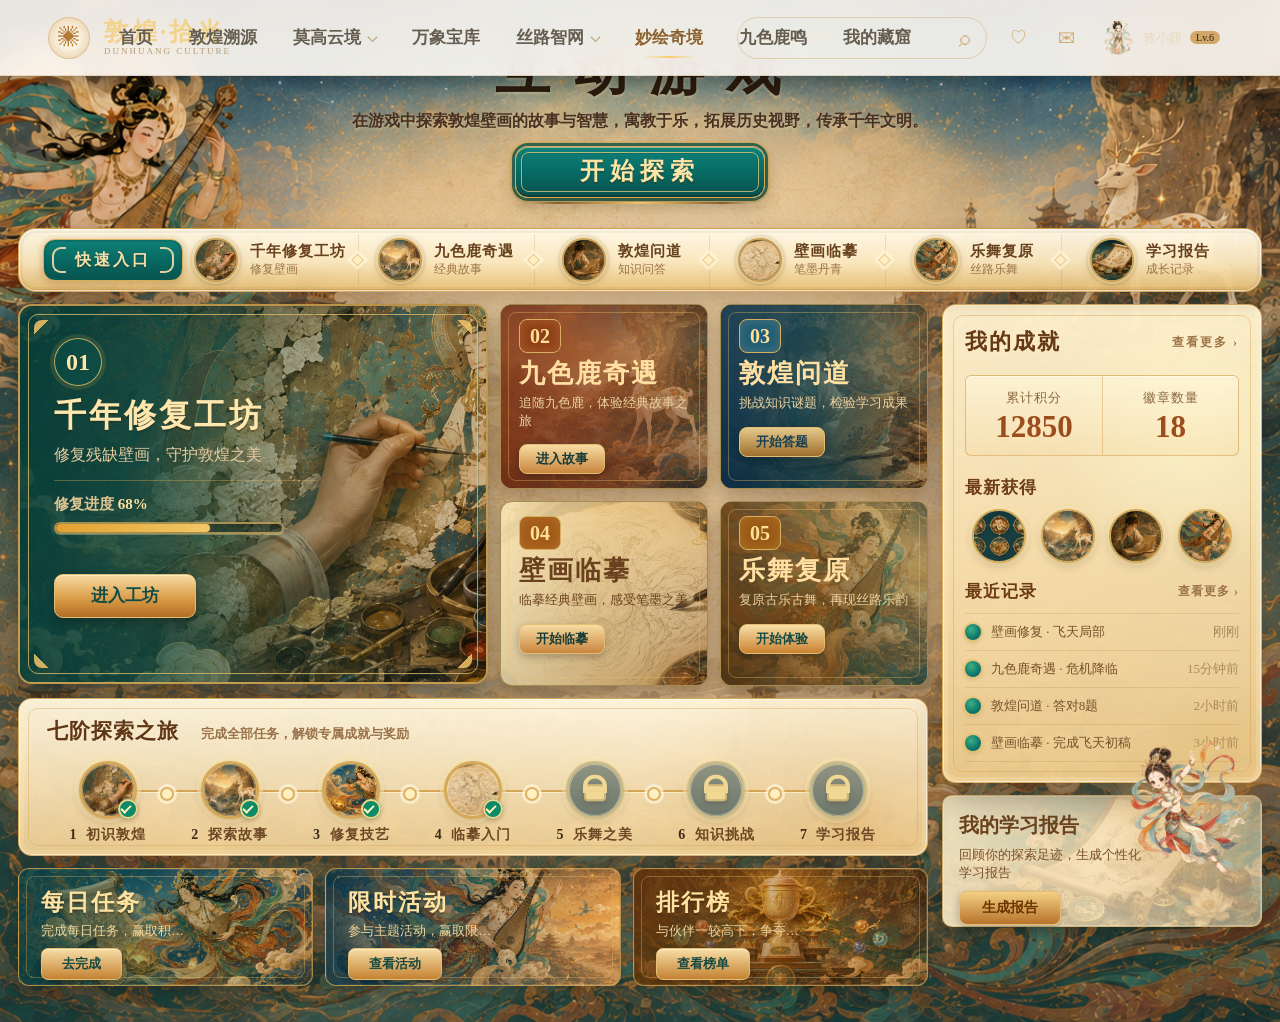
==== commit a920bb53: "feat: unify navigation bar UI across all pages Standardize the top navigation bar across all 10 page" ====
--- a/dunhuang_frontend/dunhuang_frontend/pages/game.html
+++ b/dunhuang_frontend/dunhuang_frontend/pages/game.html
@@ -5,16 +5,52 @@
   <meta name="viewport" content="width=device-width, initial-scale=1.0" />
   <title>互动游戏</title>
   <link rel="stylesheet" href="../assets/css/style.css" />
- <link rel="stylesheet" href="../assets/css/ai-assistant.css" />
+  <link rel="stylesheet" href="../assets/css/ai-assistant.css" />
+<style>
+.topbar{position:absolute;top:0;left:0;right:0;z-index:50;height:76px;padding:0 48px;display:flex;align-items:center;justify-content:space-between;background:rgba(255,251,244,0.9);border-bottom:1px solid rgba(178,147,105,0.28);backdrop-filter:blur(14px)}
+.brand{min-width:220px;display:flex;align-items:center;gap:14px;color:#3f382d}
+.brand-logo{width:42px;height:42px;border:1px solid rgba(191,143,79,0.45);border-radius:50%;display:grid;place-items:center;color:#b37a35;background:radial-gradient(circle,#fffaf1 30%,#ead8bb);font-size:22px}
+.brand-title{font-size:25px;letter-spacing:3px;font-weight:800}
+.brand-sub{margin-top:2px;color:#b69b76;font-family:Georgia,"Times New Roman",serif;font-size:9px;letter-spacing:2px}
+.nav{display:flex;align-items:center;gap:36px;color:#655d50;font-size:17px}
+.nav a{position:relative;padding:28px 0;color:inherit;text-decoration:none;white-space:nowrap}
+.nav a::after{content:"";position:absolute;left:50%;bottom:19px;width:0;height:2px;background:#c8a36c;transform:translateX(-50%);transition:.25s}
+.nav a:hover,.nav a.active{color:#8b622f}
+.nav a:hover::after,.nav a.active::after{width:80%}
+.nav-item{position:relative;display:inline-flex;align-items:center}
+.has-dropdown>a{padding-right:15px}
+.has-dropdown>a::before{content:"";position:absolute;right:0;top:50%;width:6px;height:6px;border-right:1px solid currentColor;border-bottom:1px solid currentColor;transform:translateY(-62%) rotate(45deg);opacity:.55;transition:transform .22s ease,opacity .22s ease}
+.has-dropdown:hover>a::before,.has-dropdown:focus-within>a::before{transform:translateY(-35%) rotate(225deg);opacity:1}
+.nav-dropdown{position:absolute;left:50%;top:calc(100% - 7px);z-index:80;width:168px;padding:8px;display:grid;gap:2px;background:linear-gradient(180deg,rgba(255,253,249,.96),rgba(247,238,226,.95));border:1px solid rgba(196,147,88,.34);border-radius:8px;box-shadow:0 18px 42px rgba(92,63,36,.16);opacity:0;visibility:hidden;transform:translate(-50%,10px);transition:opacity .22s ease,transform .22s ease,visibility .22s ease}
+.nav-dropdown::before{content:"";position:absolute;left:50%;top:-6px;width:10px;height:10px;background:rgba(255,253,249,.96);border-left:1px solid rgba(196,147,88,.34);border-top:1px solid rgba(196,147,88,.34);transform:translateX(-50%) rotate(45deg)}
+.has-dropdown:hover .nav-dropdown,.has-dropdown:focus-within .nav-dropdown{opacity:1;visibility:visible;transform:translate(-50%,0)}
+.nav .nav-dropdown a{height:38px;padding:0 12px;display:flex;align-items:center;justify-content:center;color:#4c3c2b;font-size:16px;border-radius:6px}
+.nav .nav-dropdown a::before,.nav .nav-dropdown a::after{display:none}
+.nav .nav-dropdown a:hover,.nav .nav-dropdown a:focus-visible{color:#8a5a25;background:rgba(196,147,88,.13)}
+.nav .has-dropdown>a::before,.nav .has-dropdown>a:hover::before,.nav .has-dropdown>a:focus-visible::before{left:auto!important;right:0!important;top:50%!important;bottom:auto!important;width:6px!important;height:6px!important;background:transparent!important;border-right:1px solid currentColor!important;border-bottom:1px solid currentColor!important;border-left:0!important;border-top:0!important;opacity:.72!important;box-shadow:none!important}
+.nav .has-dropdown>a::before{transform:translateY(-62%) rotate(45deg)!important}
+.nav .has-dropdown:hover>a::before,.nav .has-dropdown:focus-within>a::before{transform:translateY(-35%) rotate(225deg)!important}
+.top-actions{display:flex;align-items:center;gap:14px}
+.search{width:250px;height:42px;padding:0 16px;border:1px solid rgba(176,146,106,0.28);border-radius:999px;display:flex;align-items:center;color:#9d907e;background:rgba(255,255,255,0.72)}
+.search input{min-width:0;flex:1;border:none;outline:none;background:transparent;color:#776a5a;font-size:13px}
+.search input::placeholder{color:rgba(119,106,90,0.68)}
+.search span{font-size:22px;line-height:1}
+.icon-btn{width:34px;height:34px;border:0;border-radius:50%;background:transparent;color:#877665;font-size:17px}
+.icon-btn:hover{background:rgba(200,163,108,0.14)}
+.user-mini{height:42px;padding:4px 12px 4px 4px;display:flex;align-items:center;gap:8px;border-radius:999px;color:#655d50;background:rgba(255,255,255,0.62);cursor:default}
+.user-mini img{width:34px;height:34px;border-radius:50%;object-fit:cover}
+.user-mini span{font-size:13px;white-space:nowrap}
+.user-mini em{padding:1px 6px;border-radius:999px;color:#fff;background:#c8a36c;font-size:10px;font-style:normal}
+</style>
 </head>
 <body>
   <main class="page-shell">
     <header class="topbar">
       <div class="brand">
-        <div class="logo-mark">光</div>
+        <div class="brand-logo">✺</div>
         <div>
-          <div class="brand-cn">敦煌 · 拾光</div>
-          <div class="brand-en">DUNHUANG CULTURE</div>
+          <div class="brand-title">敦煌·拾光</div>
+          <div class="brand-sub">DUNHUANG CULTURE</div>
         </div>
       </div>
       <nav class="nav">
@@ -27,7 +63,7 @@
             <a href="./mogao2.html">洞窟筛选</a>
           </span>
         </span>
-        <a href="./treasure.html">万象宝库</a>
+        <a href="./wanxiang.html">万象宝库</a>
         <span class="nav-item has-dropdown">
           <a href="./knowledge1.html">丝路智网</a>
           <span class="nav-dropdown">
@@ -44,15 +80,13 @@
           <input type="text" placeholder="搜索敦煌内容、藏品、用户" />
           <span>⌕</span>
         </div>
-        <a class="user-mini" href="./profile.html" aria-label="进入我的藏窟">
+        <button class="icon-btn">♡</button>
+        <button class="icon-btn">✉</button>
+        <div class="user-mini">
           <img src="../assets/images/profile/lingxi-main.png" alt="用户头像">
           <span>敦小妞</span>
           <em>Lv.6</em>
-        </a>
-        <button class="round-btn" aria-label="搜索">⌕</button>
-        <button class="round-btn" aria-label="通知">♢</button>
-        <div class="avatar">拾</div>
-        <span>敦小姐<br><em>Lv.6</em></span>
+        </div>
       </div>
     </header>
 
--- a/dunhuang_frontend/dunhuang_frontend/assets/css/style.css
+++ b/dunhuang_frontend/dunhuang_frontend/assets/css/style.css
@@ -4,9 +4,9 @@
 .page-shell{width:100%;min-height:100vh;background:linear-gradient(rgba(3,12,13,.03),rgba(3,12,13,.12));padding-bottom:18px}
 .topbar{height:56px;background:linear-gradient(180deg,#17100c,#090706);display:flex;align-items:center;padding:0 clamp(22px,3vw,48px);border-bottom:1px solid rgba(214,165,76,.38);position:relative;z-index:5;box-shadow:0 5px 18px rgba(0,0,0,.32)}
 .brand{width:245px;display:flex;align-items:center;gap:12px;min-width:0}
-.logo-mark{width:40px;height:40px;border:2px solid #d9ae5b;border-radius:50%;display:grid;place-items:center;color:#f7cf75;font-size:20px;box-shadow:0 0 18px rgba(220,159,64,.25) inset;flex:0 0 auto}
-.brand-cn{font-size:22px;letter-spacing:3px;font-weight:800;color:#f2d38e;line-height:1;white-space:nowrap}
-.brand-en{font-size:9px;letter-spacing:2px;color:#c99f58;margin-top:4px;white-space:nowrap}
+.brand-logo{width:40px;height:40px;border:2px solid #d9ae5b;border-radius:50%;display:grid;place-items:center;color:#f7cf75;font-size:20px;box-shadow:0 0 18px rgba(220,159,64,.25) inset;flex:0 0 auto}
+.brand-title{font-size:22px;letter-spacing:3px;font-weight:800;color:#f2d38e;line-height:1;white-space:nowrap}
+.brand-sub{font-size:9px;letter-spacing:2px;color:#c99f58;margin-top:4px;white-space:nowrap}
 .nav{flex:1;display:flex;justify-content:center;gap:clamp(16px,2.1vw,38px);height:100%;align-items:center;min-width:0}
 .nav a{position:relative;color:#d6bb86;text-decoration:none;font-size:16px;letter-spacing:2px;font-weight:700;white-space:nowrap}
 .nav a.active{color:#ffe096}
@@ -22,16 +22,11 @@
 .nav .nav-dropdown a{height:38px;padding:0 12px;display:flex;align-items:center;justify-content:center;border-radius:7px;color:#d6bb86;font-size:14px;letter-spacing:1px}
 .nav .nav-dropdown a::before,.nav .nav-dropdown a::after{display:none}
 .nav .nav-dropdown a:hover,.nav .nav-dropdown a:focus-visible{color:#ffe096;background:rgba(214,165,76,.16)}
-.user-tools{width:230px;display:flex;justify-content:flex-end;align-items:center;gap:12px;color:#eed499;font-size:13px;min-width:0}
-.round-btn{width:36px;height:36px;border-radius:50%;border:1px solid rgba(230,184,93,.45);background:#100c08;color:#f4d68a;font-size:20px;line-height:1;cursor:pointer}
-.avatar{width:40px;height:40px;border-radius:50%;border:2px solid #dfb15f;background:#ead3aa;color:#8a481d;display:grid;place-items:center;font-weight:900;flex:0 0 auto}
-.user-tools em{font-style:normal;color:#f7c963;font-size:12px}
-.topbar{height:76px;padding:0 48px;background:linear-gradient(180deg,#17100c,#090706);border-bottom:1px solid rgba(214,165,76,.38);backdrop-filter:blur(14px);box-shadow:0 5px 18px rgba(0,0,0,.32);position:sticky;top:0;z-index:20}
-.brand{width:auto;min-width:220px;gap:14px}
-.logo-mark{width:42px;height:42px;border:1px solid rgba(217,174,91,.86);border-radius:50%;color:#f7cf75;background:rgba(12,9,6,.72);font-size:0;box-shadow:0 0 18px rgba(220,159,64,.25) inset}
-.logo-mark::before{content:"✺";font-size:22px}
-.brand-cn{font-size:25px;letter-spacing:3px;font-weight:800;color:#f2d38e;line-height:1.1}
-.brand-en{font-size:9px;color:#c99f58;letter-spacing:2px;margin-top:2px}
+.topbar{height:76px;padding:0 48px;background:linear-gradient(180deg,#17100c,#090706);border-bottom:1px solid rgba(214,165,76,.38);backdrop-filter:blur(14px);box-shadow:0 5px 18px rgba(0,0,0,.32);position:absolute;top:0;left:0;width:100%;z-index:20}
+.brand{width:auto;min-width:220px;display:flex;align-items:center;gap:14px;color:#3f382d}
+.brand-logo{width:42px;height:42px;border:1px solid rgba(217,174,91,.86);border-radius:50%;display:grid;place-items:center;color:#f7cf75;font-size:22px;background:rgba(12,9,6,.72);box-shadow:0 0 18px rgba(220,159,64,.25) inset}
+.brand-title{font-size:25px;letter-spacing:3px;font-weight:800;color:#f2d38e;margin:0}
+.brand-sub{font-size:9px;color:#c99f58;letter-spacing:2px;margin-top:2px}
 .nav{height:76px;gap:36px;color:#d6bb86}
 .nav a{padding:28px 0;color:#d6bb86;font-size:17px;letter-spacing:0;font-weight:700}
 .nav a.active{color:#ffe096}
@@ -51,16 +46,12 @@
 .top-actions .search input{flex:1;min-width:0;border:0;outline:0;background:transparent;font-size:13px;color:#f7ead7}
 .top-actions .search input::placeholder{color:rgba(247,234,215,.62)}
 .top-actions .search span{font-size:22px}
-.top-actions .round-btn{order:2;width:34px;height:34px;border:0;border-radius:50%;background:transparent;color:#d5ad76;font-size:0}
-.top-actions .round-btn::before{font-size:17px;line-height:1}
-.top-actions .round-btn:nth-of-type(1)::before{content:"♡"}
-.top-actions .round-btn:nth-of-type(2)::before{content:"✉"}
-.top-actions .round-btn:hover{background:rgba(214,165,76,.14)}
+.top-actions .icon-btn{order:2;width:34px;height:34px;border:0;border-radius:50%;background:transparent;color:#d5ad76;font-size:17px}
+.top-actions .icon-btn:hover{background:rgba(214,165,76,.14)}
 .top-actions .user-mini{order:3;height:42px;padding:4px 12px 4px 4px;display:flex;align-items:center;gap:8px;border-radius:999px;background:rgba(255,255,255,.045);color:#ead9bd;text-decoration:none}
 .top-actions .user-mini img{width:34px;height:34px;border-radius:50%;object-fit:cover}
 .top-actions .user-mini span{font-size:13px}
 .top-actions .user-mini em{font-style:normal;font-size:10px;color:#2d2115;background:#d2a768;border-radius:999px;padding:1px 6px}
-.top-actions>.avatar,.top-actions>span{display:none}
 .hero{height:238px;background:transparent;position:relative;display:flex;align-items:center;justify-content:center;text-align:center;overflow:hidden}
 .hero::after{display:none}
 .hero-content{position:relative;z-index:1;margin-top:2px;text-shadow:0 2px 3px rgba(250,232,175,.35);padding:0 20px}
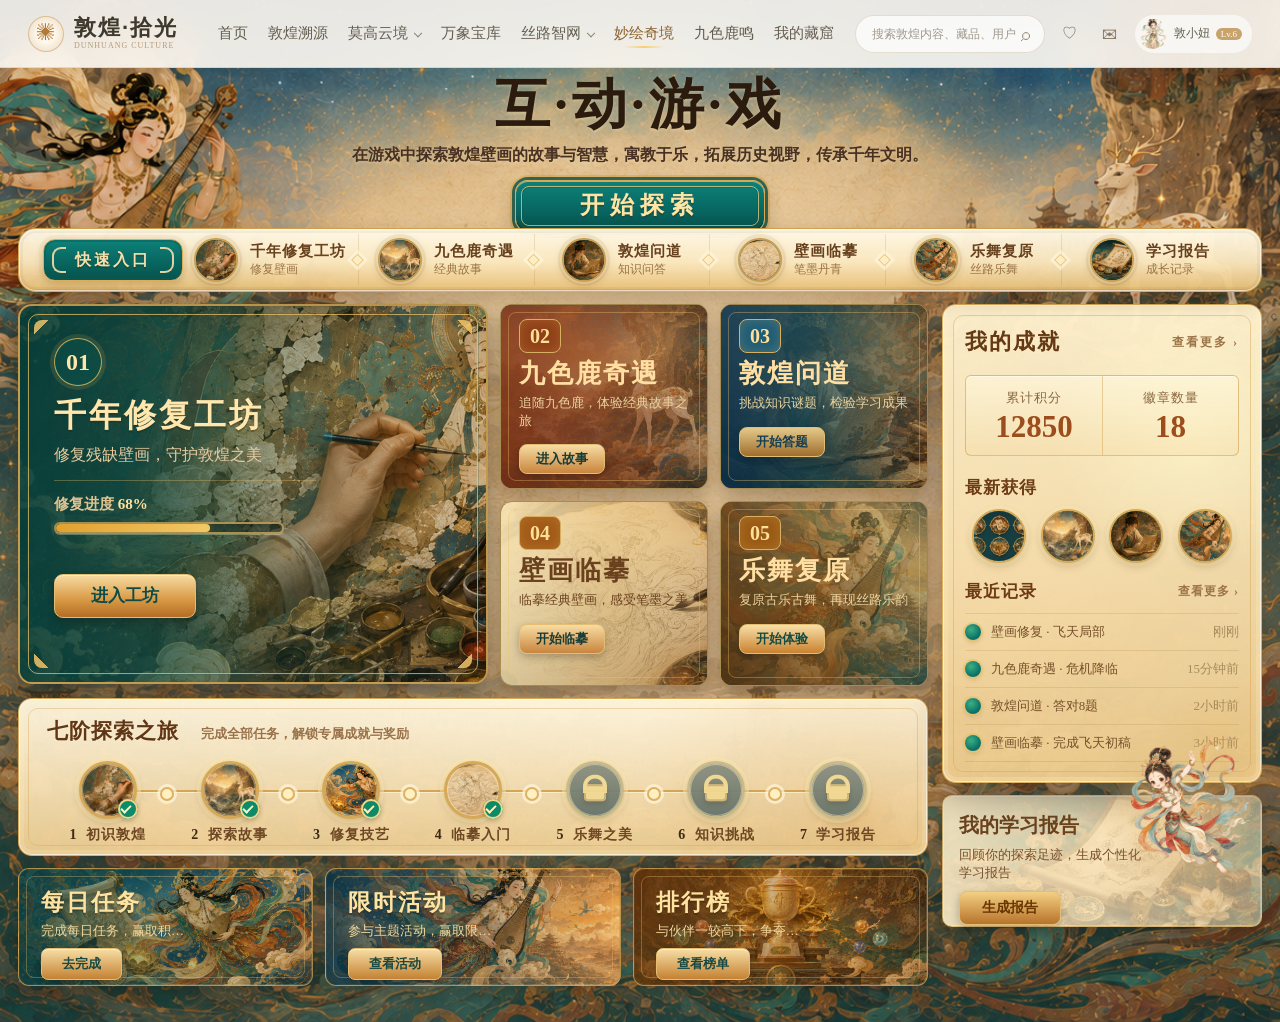
==== commit d90f00ec: "fix: adjust nav layout to prevent overlap and unify fonts - Compact nav bar (68px height, 20px gap) " ====
--- a/dunhuang_frontend/dunhuang_frontend/pages/game.html
+++ b/dunhuang_frontend/dunhuang_frontend/pages/game.html
@@ -7,40 +7,43 @@
   <link rel="stylesheet" href="../assets/css/style.css" />
   <link rel="stylesheet" href="../assets/css/ai-assistant.css" />
 <style>
-.topbar{position:absolute;top:0;left:0;right:0;z-index:50;height:76px;padding:0 48px;display:flex;align-items:center;justify-content:space-between;background:rgba(255,251,244,0.9);border-bottom:1px solid rgba(178,147,105,0.28);backdrop-filter:blur(14px)}
-.brand{min-width:220px;display:flex;align-items:center;gap:14px;color:#3f382d}
-.brand-logo{width:42px;height:42px;border:1px solid rgba(191,143,79,0.45);border-radius:50%;display:grid;place-items:center;color:#b37a35;background:radial-gradient(circle,#fffaf1 30%,#ead8bb);font-size:22px}
-.brand-title{font-size:25px;letter-spacing:3px;font-weight:800}
-.brand-sub{margin-top:2px;color:#b69b76;font-family:Georgia,"Times New Roman",serif;font-size:9px;letter-spacing:2px}
-.nav{display:flex;align-items:center;gap:36px;color:#655d50;font-size:17px}
-.nav a{position:relative;padding:28px 0;color:inherit;text-decoration:none;white-space:nowrap}
-.nav a::after{content:"";position:absolute;left:50%;bottom:19px;width:0;height:2px;background:#c8a36c;transform:translateX(-50%);transition:.25s}
-.nav a:hover,.nav a.active{color:#8b622f}
-.nav a:hover::after,.nav a.active::after{width:80%}
+.topbar{position:absolute;top:0;left:0;right:0;z-index:50;height:68px;padding:0 28px;display:flex;align-items:center;justify-content:space-between;background:rgba(255,251,244,0.9)!important;border-bottom:1px solid rgba(178,147,105,0.28)!important;backdrop-filter:blur(14px);box-shadow:none!important}
+.brand{min-width:170px!important;display:flex;align-items:center;gap:10px!important;color:#3f382d!important;width:auto!important}
+.brand-logo{width:36px!important;height:36px!important;border:1px solid rgba(191,143,79,0.45)!important;border-radius:50%!important;display:grid;place-items:center;color:#b37a35!important;background:radial-gradient(circle,#fffaf1 30%,#ead8bb)!important;font-size:18px!important;box-shadow:none!important}
+.brand-title{font-size:22px!important;letter-spacing:2px!important;font-weight:800!important;color:#3f382d!important;font-family:"STKaiti","KaiTi","Microsoft YaHei",Arial,sans-serif!important;margin:0!important}
+.brand-sub{margin-top:2px!important;color:#b69b76!important;font-family:Georgia,"Times New Roman",serif!important;font-size:8px!important;letter-spacing:1px!important}
+.nav{display:flex!important;align-items:center!important;gap:20px!important;color:#655d50!important;font-size:15px!important;height:auto!important}
+.nav a{position:relative!important;padding:24px 0!important;color:#655d50!important;text-decoration:none!important;white-space:nowrap!important;font-size:15px!important;font-weight:normal!important;letter-spacing:0!important;font-family:"STKaiti","KaiTi","Microsoft YaHei",Arial,sans-serif!important}
+.nav a::after{content:"";position:absolute;left:50%;bottom:15px;width:0;height:2px;background:#c8a36c;transform:translateX(-50%);transition:.25s}
+.nav a:hover,.nav a.active{color:#8b622f!important}
+.nav a:hover::after,.nav a.active::after{width:70%!important}
+.nav a.active::before{display:none!important}
 .nav-item{position:relative;display:inline-flex;align-items:center}
-.has-dropdown>a{padding-right:15px}
-.has-dropdown>a::before{content:"";position:absolute;right:0;top:50%;width:6px;height:6px;border-right:1px solid currentColor;border-bottom:1px solid currentColor;transform:translateY(-62%) rotate(45deg);opacity:.55;transition:transform .22s ease,opacity .22s ease}
+.has-dropdown>a{padding-right:13px!important}
+.has-dropdown>a::before{content:"";position:absolute;right:0;top:50%;width:5px;height:5px;border-right:1px solid currentColor;border-bottom:1px solid currentColor;transform:translateY(-62%) rotate(45deg);opacity:.55;transition:transform .22s ease,opacity .22s ease}
 .has-dropdown:hover>a::before,.has-dropdown:focus-within>a::before{transform:translateY(-35%) rotate(225deg);opacity:1}
-.nav-dropdown{position:absolute;left:50%;top:calc(100% - 7px);z-index:80;width:168px;padding:8px;display:grid;gap:2px;background:linear-gradient(180deg,rgba(255,253,249,.96),rgba(247,238,226,.95));border:1px solid rgba(196,147,88,.34);border-radius:8px;box-shadow:0 18px 42px rgba(92,63,36,.16);opacity:0;visibility:hidden;transform:translate(-50%,10px);transition:opacity .22s ease,transform .22s ease,visibility .22s ease}
-.nav-dropdown::before{content:"";position:absolute;left:50%;top:-6px;width:10px;height:10px;background:rgba(255,253,249,.96);border-left:1px solid rgba(196,147,88,.34);border-top:1px solid rgba(196,147,88,.34);transform:translateX(-50%) rotate(45deg)}
+.nav-dropdown{position:absolute;left:50%;top:calc(100% - 7px);z-index:80;width:160px;padding:6px;display:grid;gap:1px;background:linear-gradient(180deg,rgba(255,253,249,.96),rgba(247,238,226,.95))!important;border:1px solid rgba(196,147,88,.34)!important;border-radius:8px;box-shadow:0 18px 42px rgba(92,63,36,.16)!important;opacity:0;visibility:hidden;transform:translate(-50%,10px);transition:opacity .22s ease,transform .22s ease,visibility .22s ease}
+.nav-dropdown::before{content:"";position:absolute;left:50%;top:-6px;width:10px;height:10px;background:rgba(255,253,249,.96)!important;border-left:1px solid rgba(196,147,88,.34)!important;border-top:1px solid rgba(196,147,88,.34)!important;transform:translateX(-50%) rotate(45deg)}
 .has-dropdown:hover .nav-dropdown,.has-dropdown:focus-within .nav-dropdown{opacity:1;visibility:visible;transform:translate(-50%,0)}
-.nav .nav-dropdown a{height:38px;padding:0 12px;display:flex;align-items:center;justify-content:center;color:#4c3c2b;font-size:16px;border-radius:6px}
+.nav .nav-dropdown a{height:36px;padding:0 10px;display:flex;align-items:center;justify-content:center;color:#4c3c2b!important;font-size:14px!important;border-radius:6px}
 .nav .nav-dropdown a::before,.nav .nav-dropdown a::after{display:none}
-.nav .nav-dropdown a:hover,.nav .nav-dropdown a:focus-visible{color:#8a5a25;background:rgba(196,147,88,.13)}
-.nav .has-dropdown>a::before,.nav .has-dropdown>a:hover::before,.nav .has-dropdown>a:focus-visible::before{left:auto!important;right:0!important;top:50%!important;bottom:auto!important;width:6px!important;height:6px!important;background:transparent!important;border-right:1px solid currentColor!important;border-bottom:1px solid currentColor!important;border-left:0!important;border-top:0!important;opacity:.72!important;box-shadow:none!important}
+.nav .nav-dropdown a:hover,.nav .nav-dropdown a:focus-visible{color:#8a5a25!important;background:rgba(196,147,88,.13)!important}
+.nav .has-dropdown>a::before,.nav .has-dropdown>a:hover::before,.nav .has-dropdown>a:focus-visible::before{left:auto!important;right:0!important;top:50%!important;bottom:auto!important;width:5px!important;height:5px!important;background:transparent!important;border-right:1px solid currentColor!important;border-bottom:1px solid currentColor!important;border-left:0!important;border-top:0!important;opacity:.72!important;box-shadow:none!important}
 .nav .has-dropdown>a::before{transform:translateY(-62%) rotate(45deg)!important}
 .nav .has-dropdown:hover>a::before,.nav .has-dropdown:focus-within>a::before{transform:translateY(-35%) rotate(225deg)!important}
-.top-actions{display:flex;align-items:center;gap:14px}
-.search{width:250px;height:42px;padding:0 16px;border:1px solid rgba(176,146,106,0.28);border-radius:999px;display:flex;align-items:center;color:#9d907e;background:rgba(255,255,255,0.72)}
-.search input{min-width:0;flex:1;border:none;outline:none;background:transparent;color:#776a5a;font-size:13px}
-.search input::placeholder{color:rgba(119,106,90,0.68)}
-.search span{font-size:22px;line-height:1}
-.icon-btn{width:34px;height:34px;border:0;border-radius:50%;background:transparent;color:#877665;font-size:17px}
-.icon-btn:hover{background:rgba(200,163,108,0.14)}
-.user-mini{height:42px;padding:4px 12px 4px 4px;display:flex;align-items:center;gap:8px;border-radius:999px;color:#655d50;background:rgba(255,255,255,0.62);cursor:default}
-.user-mini img{width:34px;height:34px;border-radius:50%;object-fit:cover}
-.user-mini span{font-size:13px;white-space:nowrap}
-.user-mini em{padding:1px 6px;border-radius:999px;color:#fff;background:#c8a36c;font-size:10px;font-style:normal}
+.top-actions{display:flex!important;align-items:center!important;gap:10px!important;flex-shrink:0;width:auto!important}
+.top-actions .search{order:0!important;width:190px!important;height:38px!important;padding:0 14px!important;border:1px solid rgba(176,146,106,0.28)!important;border-radius:999px!important;display:flex!important;align-items:center!important;color:#9d907e!important;background:rgba(255,255,255,0.72)!important}
+.top-actions .search input{min-width:0;flex:1;border:none;outline:none;background:transparent;color:#776a5a!important;font-size:12px!important}
+.top-actions .search input::placeholder{color:rgba(119,106,90,0.68)!important}
+.top-actions .search span{font-size:18px!important;line-height:1}
+.top-actions .icon-btn{order:0!important;width:30px!important;height:30px!important;border:0!important;border-radius:50%!important;background:transparent!important;color:#877665!important;font-size:15px!important}
+.top-actions .icon-btn:hover{background:rgba(200,163,108,0.14)!important}
+.top-actions .user-mini{order:0!important;height:38px!important;padding:3px 10px 3px 3px!important;display:flex!important;align-items:center!important;gap:6px!important;border-radius:999px!important;color:#655d50!important;background:rgba(255,255,255,0.62)!important;cursor:default;text-decoration:none!important}
+.top-actions .user-mini img{width:30px!important;height:30px!important;border-radius:50%!important;object-fit:cover}
+.top-actions .user-mini span{font-size:12px!important;white-space:nowrap;font-family:"STKaiti","KaiTi","Microsoft YaHei",Arial,sans-serif!important;color:#655d50!important}
+.top-actions .user-mini em{padding:1px 5px!important;border-radius:999px!important;color:#fff!important;background:#c8a36c!important;font-size:9px!important;font-style:normal}
+.nav-item.has-dropdown::after{display:none!important}
+.hero{padding-top:68px}
 </style>
 </head>
 <body>
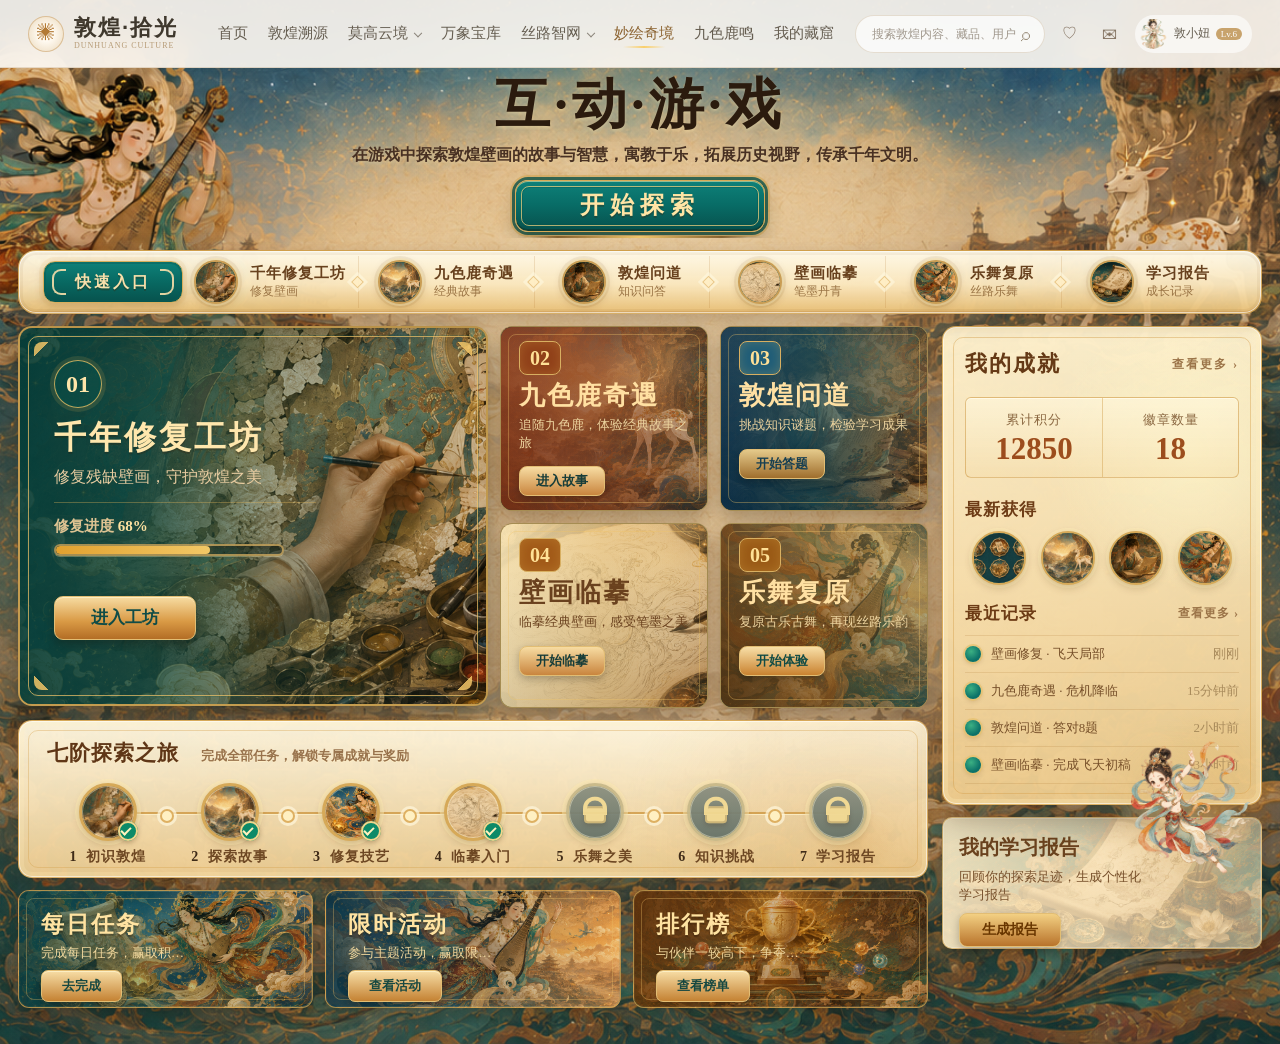
==== commit 3f4d8aa6: "fix: restore original content layouts, keep unified nav bar - Restore original page content from bac" ====
--- a/dunhuang_frontend/dunhuang_frontend/pages/game.html
+++ b/dunhuang_frontend/dunhuang_frontend/pages/game.html
@@ -5,7 +5,7 @@
   <meta name="viewport" content="width=device-width, initial-scale=1.0" />
   <title>互动游戏</title>
   <link rel="stylesheet" href="../assets/css/style.css" />
-  <link rel="stylesheet" href="../assets/css/ai-assistant.css" />
+ <link rel="stylesheet" href="../assets/css/ai-assistant.css" />
 <style>
 .topbar{position:absolute;top:0;left:0;right:0;z-index:50;height:68px;padding:0 28px;display:flex;align-items:center;justify-content:space-between;background:rgba(255,251,244,0.9)!important;border-bottom:1px solid rgba(178,147,105,0.28)!important;backdrop-filter:blur(14px);box-shadow:none!important}
 .brand{min-width:170px!important;display:flex;align-items:center;gap:10px!important;color:#3f382d!important;width:auto!important}
@@ -44,11 +44,13 @@
 .top-actions .user-mini em{padding:1px 5px!important;border-radius:999px!important;color:#fff!important;background:#c8a36c!important;font-size:9px!important;font-style:normal}
 .nav-item.has-dropdown::after{display:none!important}
 .hero{padding-top:68px}
+.quick-strip{margin-top:12px!important}
 </style>
+
 </head>
 <body>
   <main class="page-shell">
-    <header class="topbar">
+        <header class="topbar">
       <div class="brand">
         <div class="brand-logo">✺</div>
         <div>
@@ -74,7 +76,7 @@
             <a href="./knowledge2.html">智能检索</a>
           </span>
         </span>
-        <a class="active" href="./game.html">妙绘奇境</a>
+        <a href="./game.html" class="active">妙绘奇境</a>
         <a href="./origin.html">九色鹿鸣</a>
         <a href="./profile.html">我的藏窟</a>
       </nav>
